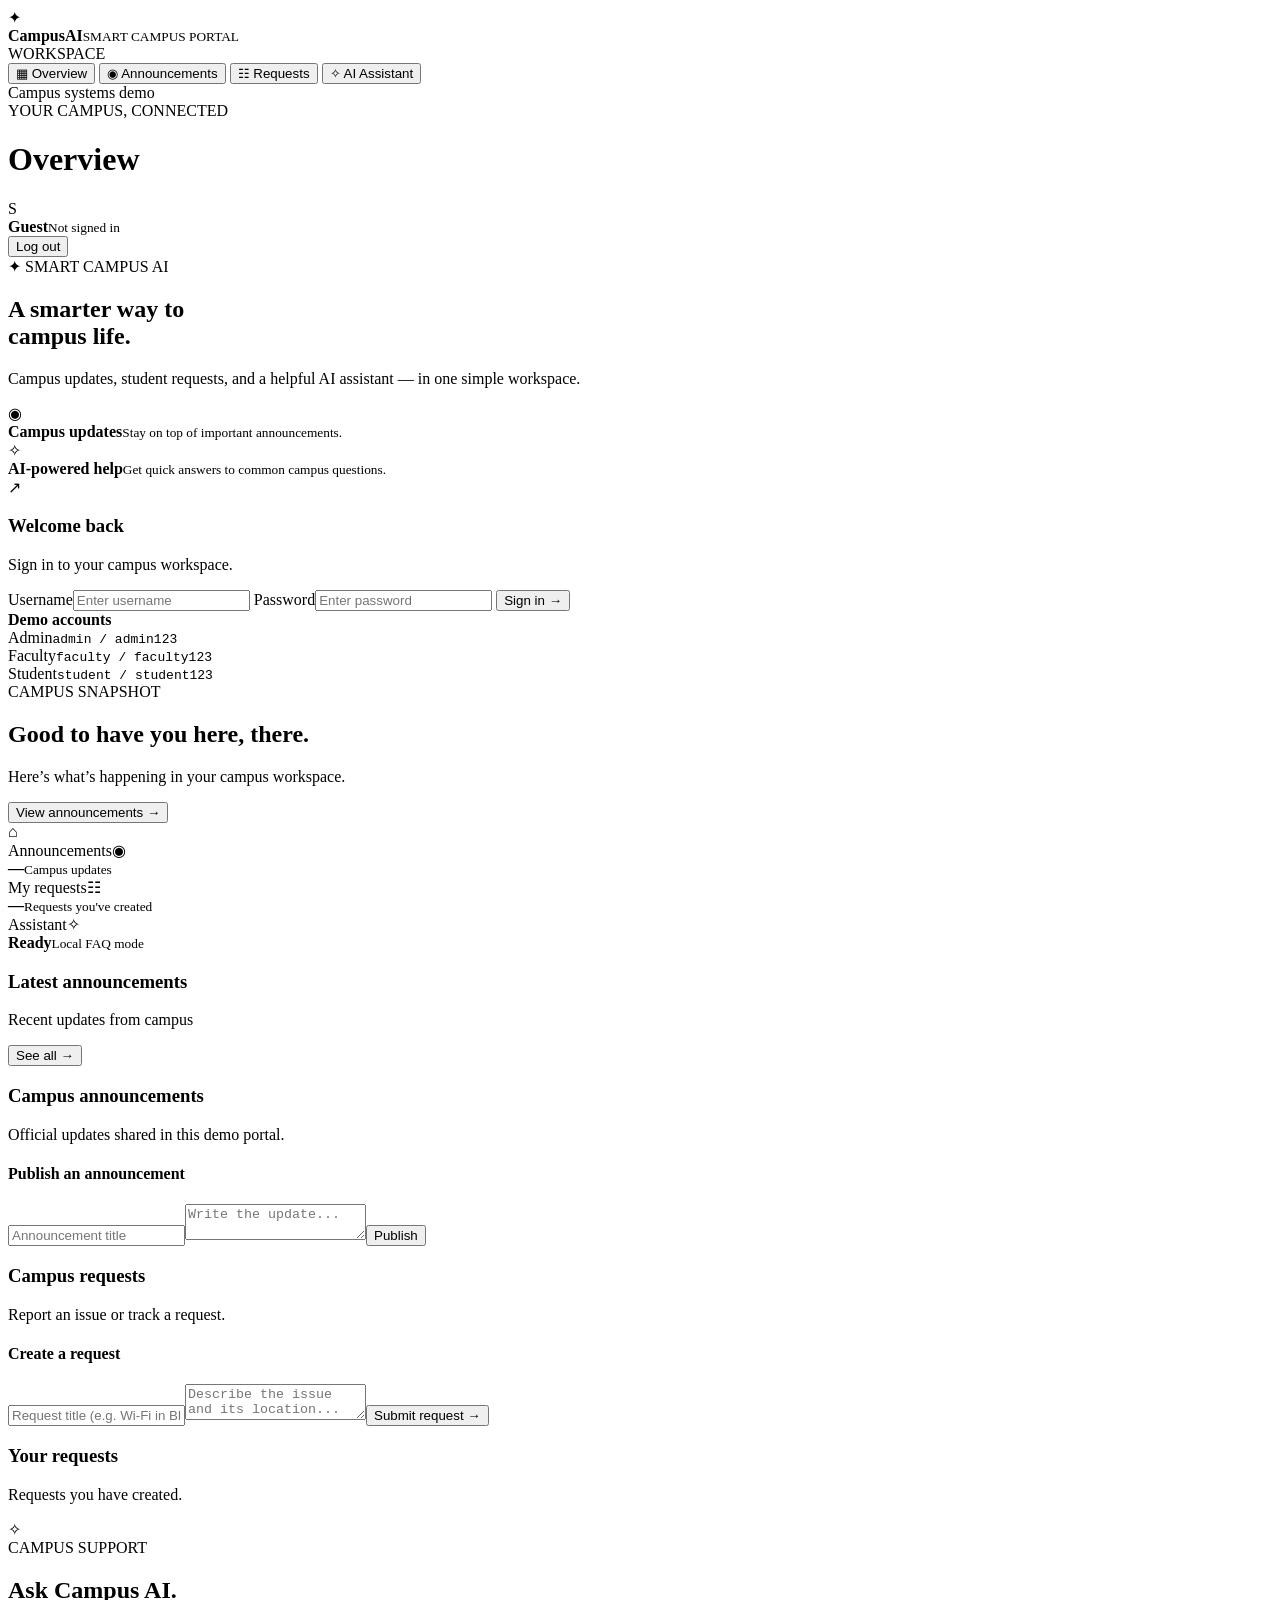
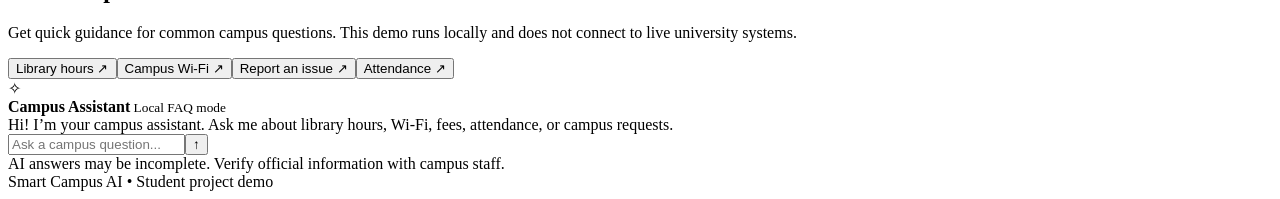
==== app/static/index.html @ 22988af8 "Add Smart Campus frontend" ====
<!DOCTYPE html>
<html lang="en">
<head>
  <meta charset="UTF-8" />
  <meta name="viewport" content="width=device-width, initial-scale=1.0" />
  <title>Smart Campus AI</title>
  <link rel="stylesheet" href="/static/styles.css" />
</head>
<body>
  <div class="shell">
    <aside class="sidebar">
      <div class="brand"><div class="brand-icon">✦</div><div><strong>CampusAI</strong><small>SMART CAMPUS PORTAL</small></div></div>
      <div class="nav-label">WORKSPACE</div>
      <button class="nav active" data-section="overview">▦ <span>Overview</span></button>
      <button class="nav" data-section="announcements">◉ <span>Announcements</span></button>
      <button class="nav" data-section="requests">☷ <span>Requests</span></button>
      <button class="nav" data-section="assistant">✧ <span>AI Assistant</span></button>
      <div class="sidebar-bottom"><div class="status-dot"></div><span>Campus systems demo</span></div>
    </aside>
    <main class="main">
      <header class="topbar"><div><div class="eyebrow">YOUR CAMPUS, CONNECTED</div><h1 id="page-title">Overview</h1></div>
        <div class="user-wrap"><div class="avatar" id="avatar">S</div><div><strong id="user-name">Guest</strong><small id="user-role">Not signed in</small></div><button id="logout" class="ghost hidden">Log out</button></div>
      </header>
      <section id="login-panel" class="login-layout">
        <div class="welcome"><div class="pill">✦ SMART CAMPUS AI</div><h2>A smarter way to<br><span>campus life.</span></h2><p>Campus updates, student requests, and a helpful AI assistant — in one simple workspace.</p>
          <div class="feature-row"><div class="feature-icon">◉</div><div><strong>Campus updates</strong><small>Stay on top of important announcements.</small></div></div>
          <div class="feature-row"><div class="feature-icon">✧</div><div><strong>AI-powered help</strong><small>Get quick answers to common campus questions.</small></div></div>
        </div>
        <div class="login-card"><div class="login-mark">↗</div><h3>Welcome back</h3><p>Sign in to your campus workspace.</p>
          <form id="login-form"><label>Username</label><input id="username" placeholder="Enter username" required autocomplete="username" />
          <label>Password</label><input id="password" type="password" placeholder="Enter password" required autocomplete="current-password" />
          <button class="primary full" type="submit">Sign in <span>→</span></button><div id="login-error" class="error"></div></form>
          <div class="demo-box"><strong>Demo accounts</strong><div><span>Admin</span><code>admin / admin123</code></div><div><span>Faculty</span><code>faculty / faculty123</code></div><div><span>Student</span><code>student / student123</code></div></div>
        </div>
      </section>
      <section id="app-panel" class="hidden">
        <div id="overview" class="section">
          <div class="hero-card"><div><div class="eyebrow light">CAMPUS SNAPSHOT</div><h2>Good to have you here, <span id="welcome-name">there</span>.</h2><p>Here’s what’s happening in your campus workspace.</p><button class="light-button" data-go="announcements">View announcements →</button></div><div class="hero-art"><div class="orb orb-one"></div><div class="orb orb-two"></div><div class="campus-building">⌂</div></div></div>
          <div class="stats"><div class="stat-card"><div class="stat-top"><span>Announcements</span><span class="stat-icon">◉</span></div><strong id="stat-announcements">—</strong><small>Campus updates</small></div><div class="stat-card"><div class="stat-top"><span>My requests</span><span class="stat-icon">☷</span></div><strong id="stat-tasks">—</strong><small>Requests you've created</small></div><div class="stat-card"><div class="stat-top"><span>Assistant</span><span class="stat-icon">✧</span></div><strong>Ready</strong><small>Local FAQ mode</small></div></div>
          <div class="section-heading"><div><h3>Latest announcements</h3><p>Recent updates from campus</p></div><button class="text-button" data-go="announcements">See all →</button></div><div id="overview-announcements" class="announcement-grid"></div>
        </div>
        <div id="announcements" class="section hidden">
          <div class="section-heading"><div><h3>Campus announcements</h3><p>Official updates shared in this demo portal.</p></div></div>
          <div id="announcement-create" class="panel hidden"><h4>Publish an announcement</h4><form id="announcement-form" class="inline-form"><input id="announcement-title" placeholder="Announcement title" required minlength="3"/><textarea id="announcement-body" placeholder="Write the update..." required minlength="3"></textarea><button class="primary" type="submit">Publish</button></form></div>
          <div id="announcements-list" class="announcement-grid"></div>
        </div>
        <div id="requests" class="section hidden">
          <div class="section-heading"><div><h3>Campus requests</h3><p>Report an issue or track a request.</p></div></div>
          <div class="panel"><h4>Create a request</h4><form id="task-form" class="request-form"><input id="task-title" placeholder="Request title (e.g. Wi-Fi in Block B)" required minlength="3"/><textarea id="task-description" placeholder="Describe the issue and its location..." required minlength="3"></textarea><button class="primary" type="submit">Submit request →</button></form></div>
          <div class="section-heading compact"><div><h3>Your requests</h3><p id="task-caption">Requests you have created.</p></div></div><div id="tasks-list" class="task-list"></div>
        </div>
        <div id="assistant" class="section hidden">
          <div class="assistant-layout"><div class="assistant-intro"><div class="assistant-symbol">✧</div><div class="eyebrow">CAMPUS SUPPORT</div><h2>Ask Campus AI.</h2><p>Get quick guidance for common campus questions. This demo runs locally and does not connect to live university systems.</p><div class="suggestions"><button data-question="What are the library hours?">Library hours ↗</button><button data-question="How do I connect to campus Wi-Fi?">Campus Wi-Fi ↗</button><button data-question="How do I report a maintenance issue?">Report an issue ↗</button><button data-question="Where can I check attendance?">Attendance ↗</button></div></div>
          <div class="chat-card"><div class="chat-header"><div class="assistant-mini">✧</div><div><strong>Campus Assistant</strong><small><span class="live-dot"></span> Local FAQ mode</small></div></div><div id="chat-messages" class="chat-messages"><div class="message bot">Hi! I’m your campus assistant. Ask me about library hours, Wi-Fi, fees, attendance, or campus requests.</div></div><form id="chat-form" class="chat-input"><input id="chat-question" placeholder="Ask a campus question..." required/><button class="primary" type="submit">↑</button></form><div class="chat-foot">AI answers may be incomplete. Verify official information with campus staff.</div></div></div>
        </div>
      </section>
      <div id="toast" class="toast"></div>
      <footer>Smart Campus AI <span>•</span> Student project demo</footer>
    </main>
  </div>
  <script src="/static/app.js"></script>
</body>
</html>
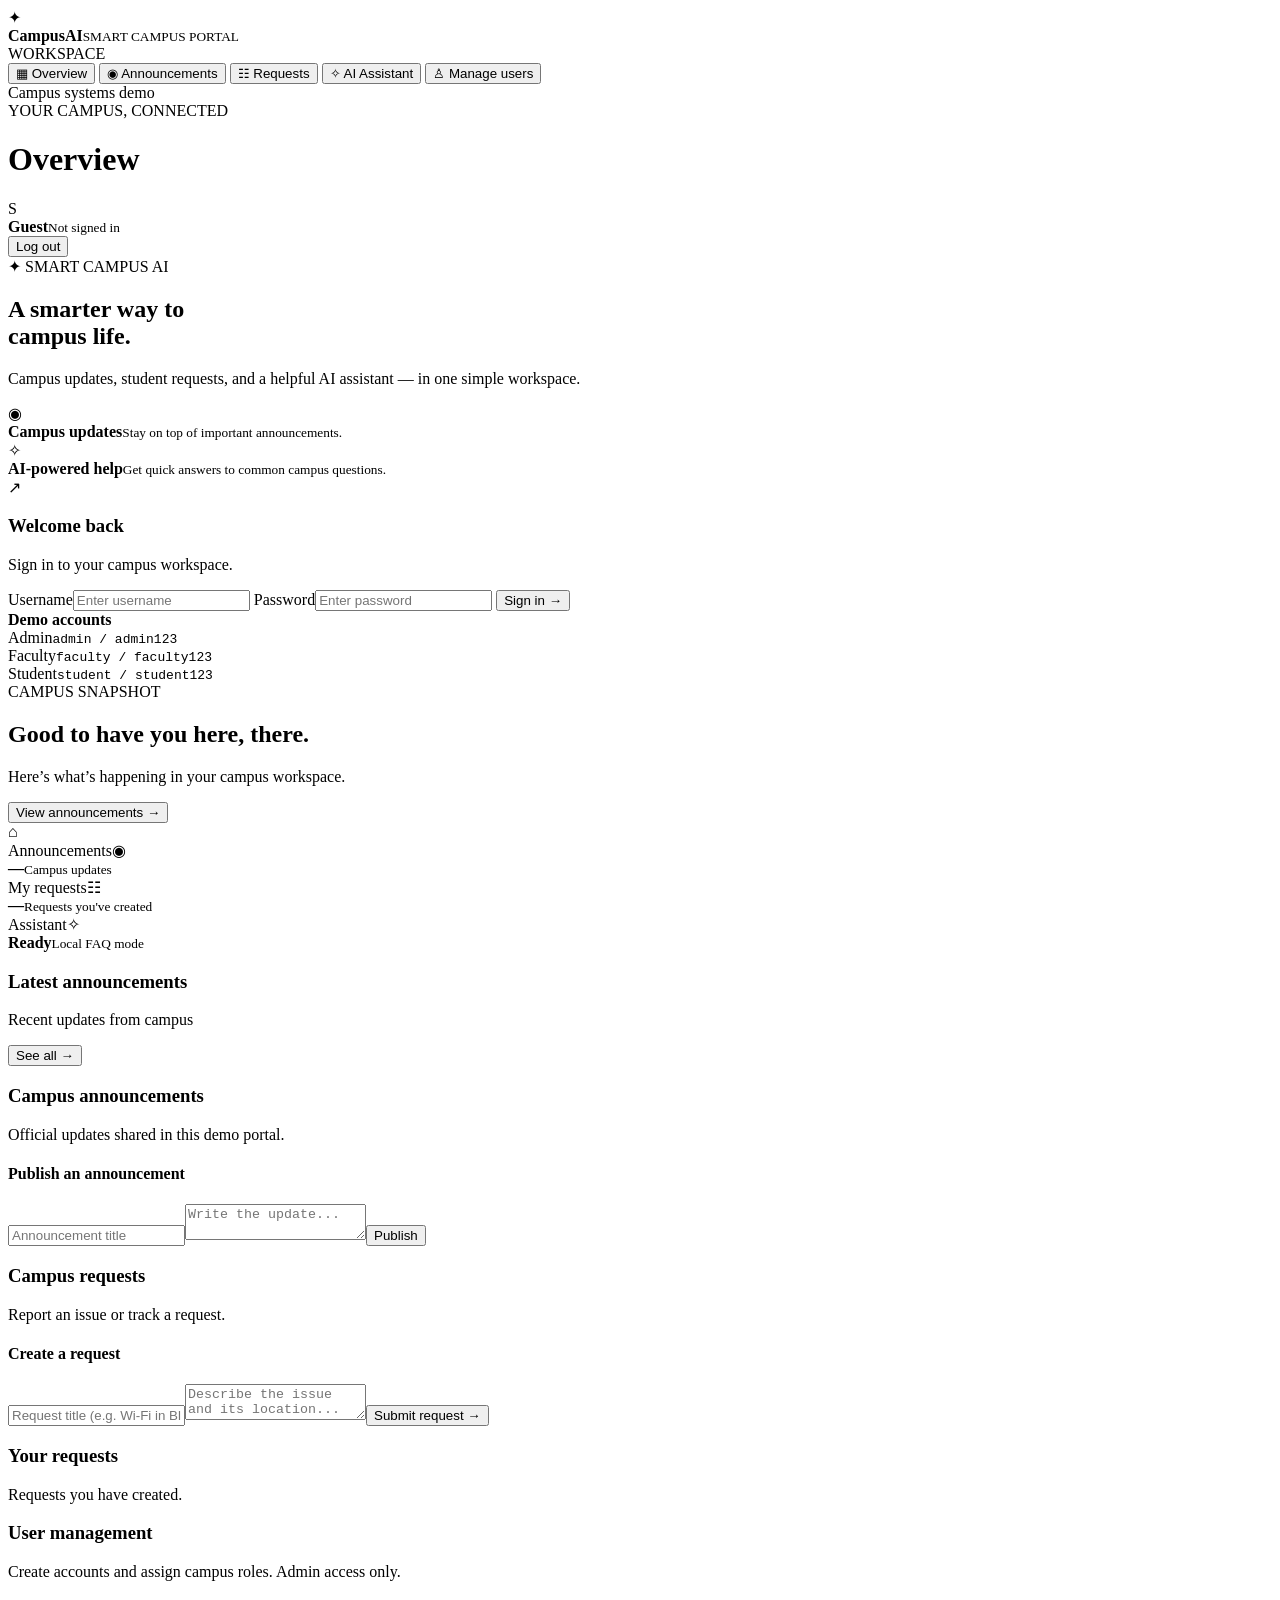
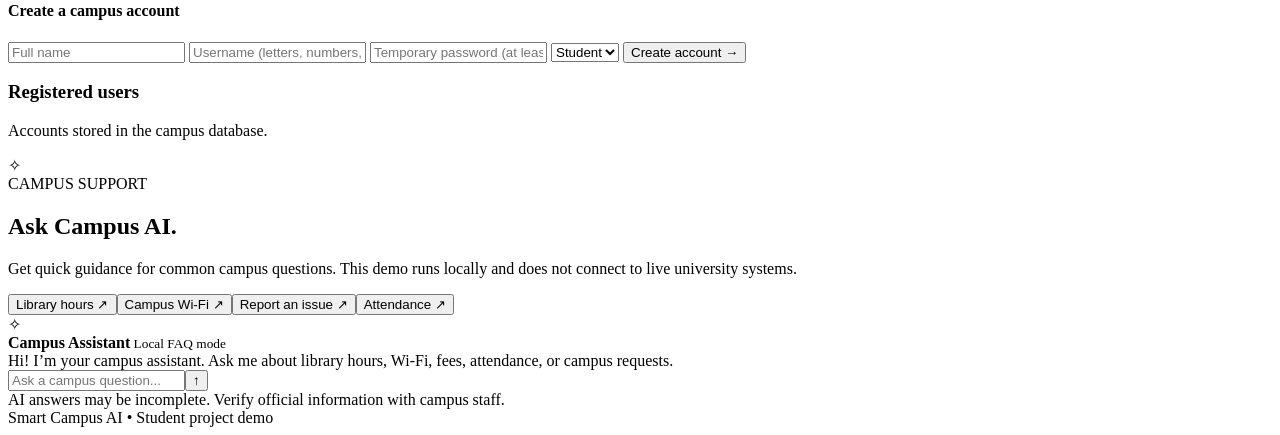
==== commit abb822cd: "Add admin user management screen" ====
--- a/app/static/index.html
+++ b/app/static/index.html
@@ -15,6 +15,7 @@
       <button class="nav" data-section="announcements">◉ <span>Announcements</span></button>
       <button class="nav" data-section="requests">☷ <span>Requests</span></button>
       <button class="nav" data-section="assistant">✧ <span>AI Assistant</span></button>
+      <button class="nav hidden" id="nav-users" data-section="users">♙ <span>Manage users</span></button>
       <div class="sidebar-bottom"><div class="status-dot"></div><span>Campus systems demo</span></div>
     </aside>
     <main class="main">
@@ -49,6 +50,20 @@
           <div class="panel"><h4>Create a request</h4><form id="task-form" class="request-form"><input id="task-title" placeholder="Request title (e.g. Wi-Fi in Block B)" required minlength="3"/><textarea id="task-description" placeholder="Describe the issue and its location..." required minlength="3"></textarea><button class="primary" type="submit">Submit request →</button></form></div>
           <div class="section-heading compact"><div><h3>Your requests</h3><p id="task-caption">Requests you have created.</p></div></div><div id="tasks-list" class="task-list"></div>
         </div>
+        <div id="users" class="section hidden">
+          <div class="section-heading"><div><h3>User management</h3><p>Create accounts and assign campus roles. Admin access only.</p></div></div>
+          <div class="panel"><h4>Create a campus account</h4>
+            <form id="user-form" class="request-form">
+              <input id="new-user-name" placeholder="Full name" required minlength="2" maxlength="100"/>
+              <input id="new-username" placeholder="Username (letters, numbers, dots, dashes)" required minlength="3" maxlength="40" pattern="[A-Za-z0-9_.-]+"/>
+              <input id="new-user-password" type="password" placeholder="Temporary password (at least 8 characters)" required minlength="8" maxlength="256" autocomplete="new-password"/>
+              <select id="new-user-role" required><option value="student">Student</option><option value="faculty">Faculty</option><option value="admin">Admin</option></select>
+              <button class="primary" type="submit">Create account →</button>
+            </form>
+          </div>
+          <div class="section-heading compact"><div><h3>Registered users</h3><p>Accounts stored in the campus database.</p></div></div>
+          <div id="users-list" class="task-list"></div>
+        </div>
         <div id="assistant" class="section hidden">
           <div class="assistant-layout"><div class="assistant-intro"><div class="assistant-symbol">✧</div><div class="eyebrow">CAMPUS SUPPORT</div><h2>Ask Campus AI.</h2><p>Get quick guidance for common campus questions. This demo runs locally and does not connect to live university systems.</p><div class="suggestions"><button data-question="What are the library hours?">Library hours ↗</button><button data-question="How do I connect to campus Wi-Fi?">Campus Wi-Fi ↗</button><button data-question="How do I report a maintenance issue?">Report an issue ↗</button><button data-question="Where can I check attendance?">Attendance ↗</button></div></div>
           <div class="chat-card"><div class="chat-header"><div class="assistant-mini">✧</div><div><strong>Campus Assistant</strong><small><span class="live-dot"></span> Local FAQ mode</small></div></div><div id="chat-messages" class="chat-messages"><div class="message bot">Hi! I’m your campus assistant. Ask me about library hours, Wi-Fi, fees, attendance, or campus requests.</div></div><form id="chat-form" class="chat-input"><input id="chat-question" placeholder="Ask a campus question..." required/><button class="primary" type="submit">↑</button></form><div class="chat-foot">AI answers may be incomplete. Verify official information with campus staff.</div></div></div>
